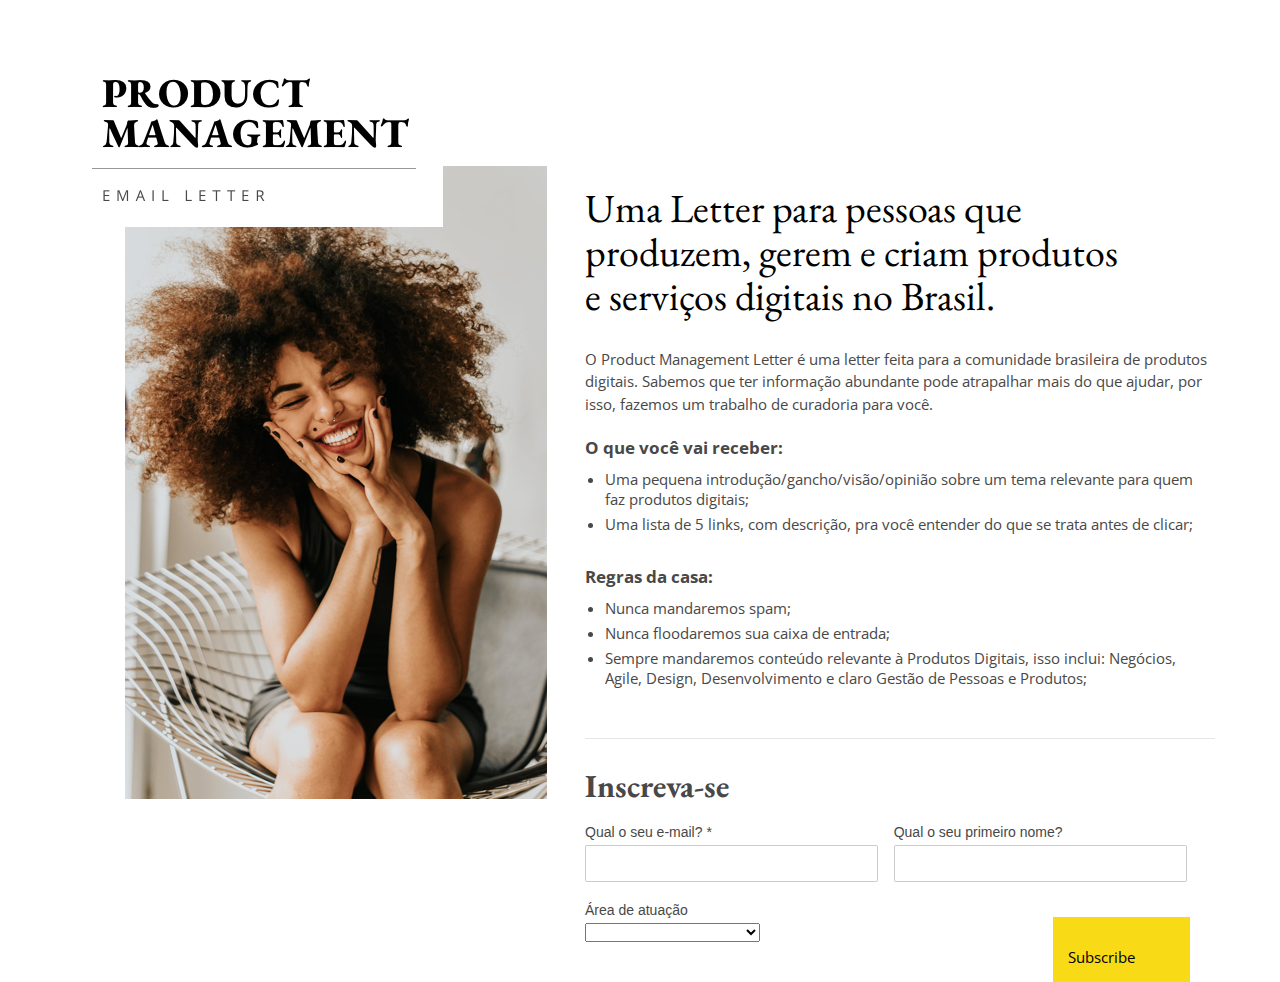
==== index.html @ c82b05aa "removing cache" ====
<!DOCTYPE html>
<html lang='pt-br' prefix='og: http://ogp.me/ns# fb: http://ogp.me/ns/fb#'>

<head>
  <title>PM Letter - Uma newsletter para pessoas que fazem Produtos Digitais.</title>

<!-- Google Tag Manager -->
<script>(function(w,d,s,l,i){w[l]=w[l]||[];w[l].push({'gtm.start':
new Date().getTime(),event:'gtm.js'});var f=d.getElementsByTagName(s)[0],
j=d.createElement(s),dl=l!='dataLayer'?'&l='+l:'';j.async=true;j.src=
'https://www.googletagmanager.com/gtm.js?id='+i+dl;f.parentNode.insertBefore(j,f);
})(window,document,'script','dataLayer','GTM-KXHLVKM');</script>
<!-- End Google Tag Manager -->

<meta name="google-site-verification" content="W0HjUtr6bKCQ3E6Bm02z7CCGuSmV43OusuOyAtoMqwc" />
  <meta name="twitter:card" content="summary">
  <meta property="og:type" content="website">

  <meta name="twitter:title" content="Product Management Letter">
  <meta property="og:title" content="Product Management Letter">

  <meta name="twitter:image" content="https://images.unsplash.com/photo-1450297350677-623de575f31c?ixlib=rb-1.2.1&ixid=eyJhcHBfaWQiOjEyMDd9&auto=format&fit=crop&w=934&q=80">
  <meta property="og:image" content="https://images.unsplash.com/photo-1450297350677-623de575f31c?ixlib=rb-1.2.1&ixid=eyJhcHBfaWQiOjEyMDd9&auto=format&fit=crop&w=934&q=80">
  
  <meta property="og:description" content="A newsletter para pessoas que produzem, gerem e criam produtos e serviços digitais no Brasil." name="description">
  <meta name="twitter:description" content="A newsletter para pessoas que produzem, gerem e criam produtos e serviços digitais no Brasil.">
  <meta name="description" content="A newsletter para pessoas que produzem, gerem e criam produtos e serviços digitais no Brasil.">

  <meta charset="utf-8">
  <meta name="viewport" content="width=device-width, initial-scale=1">
  <!-- https://unsplash.com/photos/HRZUzoX1e6w -->

  <link rel="stylesheet" type="text/css" href="assets/all.css?1">


</head>

<body class="pm-home-page">
<!-- Google Tag Manager (noscript) -->
<noscript><iframe src="https://www.googletagmanager.com/ns.html?id=GTM-KXHLVKM"
height="0" width="0" style="display:none;visibility:hidden"></iframe></noscript>
<!-- End Google Tag Manager (noscript) -->
<div class="pm-container">
  
  <div class="pm-inner">
    <a href="/" class="pm-logo" title="PM Letter Brasil - uma newsletter para Product Managers">
      <img src="assets/images/logo.png" alt="Product Management Letter Logo">
    </a>

    <div class="pm-intro">
      
      <div class="pm-intro-text">
        <h1>Uma Letter para pessoas que produzem, gerem e criam produtos e serviços digitais no Brasil.</h1>
        
        <p>O Product Management Letter é uma letter feita para a comunidade brasileira de produtos digitais. 
        Sabemos que ter informação abundante pode atrapalhar mais do que ajudar, por isso, fazemos um trabalho de curadoria para você.</p>

        <h3>O que você vai receber:</h3>
        <ul>
          <li>Uma pequena introdução/gancho/visão/opinião sobre um tema relevante para quem faz produtos digitais;</li>
          <li>Uma lista de 5 links, com descrição, pra você entender do que se trata antes de clicar;</li>
        </ul>

        <h3>Regras da casa:</h3>
        <ul>
          <li>Nunca mandaremos spam;</li>
          <li>Nunca floodaremos sua caixa de entrada;</li>
          <li>Sempre mandaremos conteúdo relevante à Produtos Digitais, isso inclui: Negócios, Agile, Design, Desenvolvimento e claro Gestão de Pessoas e Produtos;</li>
        </ul>

        <!-- EMAIL FORM -->

          <hr>

          <h2 class="pm-title-inscreva">Inscreva-se</h2>

<!-- Begin Mailchimp Signup Form -->
<link href="//cdn-images.mailchimp.com/embedcode/classic-10_7.css" rel="stylesheet" type="text/css">
<style type="text/css">
  #mc_embed_signup{background:#fff; clear:left; font:14px Helvetica,Arial,sans-serif; }
  /* Add your own Mailchimp form style overrides in your site stylesheet or in this style block.
     We recommend moving this block and the preceding CSS link to the HEAD of your HTML file. */
</style>
<div id="mc_embed_signup">
<form action="https://email.us3.list-manage.com/subscribe/post?u=0aa3f174f47501a07790139be&amp;id=d47fcbe3ce" method="post" id="mc-embedded-subscribe-form" name="mc-embedded-subscribe-form" class="validate" target="_blank" novalidate>
    <div id="mc_embed_signup_scroll">
  
<div class="indicates-required"><span class="asterisk">*</span> indicates required</div>
<div class="mc-field-group">
  <label for="mce-EMAIL">Qual o seu e-mail?  <span class="asterisk">*</span>
</label>
  <input type="email" value="" name="EMAIL" class="required email" id="mce-EMAIL">
</div>
<div class="mc-field-group">
  <label for="mce-FNAME">Qual o seu primeiro nome? </label>
  <input type="text" value="" name="FNAME" class="" id="mce-FNAME">
</div>
<div class="mc-field-group">
  <label for="mce-MMERGE2">Área de atuação </label>
  <select name="MMERGE2" class="" id="mce-MMERGE2">
  <option value=""></option>
  <option value="Product Manager (ou PO)">Product Manager (ou PO)</option>
<option value="Desenvolvimento">Desenvolvedor</option>
<option value="Design">Designer</option>
<option value="Dados">Dados</option>
<option value="Marketing">Marketing</option>
<option value="Atendimento">Atendimento</option>
<option value="Outros">Outros</option>
  </select>
</div>
  <div id="mce-responses" class="clear">
    <div class="response" id="mce-error-response" style="display:none"></div>
    <div class="response" id="mce-success-response" style="display:none"></div>
  </div>    <!-- real people should not fill this in and expect good things - do not remove this or risk form bot signups-->
    <div style="position: absolute; left: -5000px;" aria-hidden="true"><input type="text" name="b_0aa3f174f47501a07790139be_d47fcbe3ce" tabindex="-1" value=""></div>
    <div class="clear"><input type="submit" value="Subscribe" name="subscribe" id="mc-embedded-subscribe" class="button"></div>
    </div>
</form>
</div>

<!--End mc_embed_signup-->
        <!-- END EMAIL FORM -->

      </div>
    </div>


</body> 
</html>
---- assets/all.css ----
@import url("https://fonts.googleapis.com/css?family=EB+Garamond:400|Open+Sans:400,700");

* {
  margin: 0;
  padding: 0;
  box-sizing: border-box;
}

.pm-intro {
  background: url(images/smiling1.png) no-repeat 60px top;
}

body {font-size: 100%; padding-top: 50px;}

body, html {
  height: 100%;
  min-height: 100%;
}

.pm-container {
  display: flex;
  justify-content: center;
  height: 100%;
}

.pm-inner {
  flex: 1 500px;
  max-width: 1150px;
  position: relative;
}

.pm-logo {
  display: block; 
  /*position: absolute;
  top: 0;
  left: 0;*/
  margin: 0;
  width: 378px;
  max-width: 100%
}

.pm-home-page .pm-logo {
  margin: 0 0 -165px;
}

.pm-logo img {
  max-width: 100%;
}

.pm-intro-text {
  padding-left: 455px;
  font: 400 .93rem Open Sans;
  color: #484848;
  margin: 100px 0 0 65px;
}

@media screen and (max-width: 800px) {
  .pm-logo {margin: 0 auto; position: static;}
  .pm-inner {position: static;}
  .pm-container {
    display: block;
  }

  .pm-intro {
    padding-top: 200px;
    background-size: 500px auto;
    background-position: top center;
  }
  .pm-intro-text {
    padding: 0px 30px 0;
    margin: 150px 13% 0;
    background: #fff;
  }
}

.pm-intro-text h1 {
  max-width: 550px;
}

h1 {
  font: 2.5rem/1.1 "EB Garamond", Times, Serif;
  padding: 20px 0 30px;
  color: #000;
}

p {
  margin-bottom: 20px;
  line-height: 1.5;
}

ul {
  margin: 10px 0 30px 20px;
}

li {
  margin-bottom: 5px;
}


/*****
** Text Pages
*****/
.pm-article-text {
  text-align: center;
  max-width: 800px;
  margin: 100px auto 0;
}

.pm-article-text h1 {
  font-size: 3rem;
  font-weight: 600;
}


/*****
** FORM
*****/
.indicates-required {
  display: none;
}

.mc-field-group {
  padding-bottom: 20px;
  display: inline-block;
  width: 49%;
  float: left;
}

.mc-field-group label {
  display: block;
  margin-bottom: 5px;
}

.mc-field-group input {
  border-radius: 2px;
  border: 1px solid rgba(0, 0, 0, .2);
  padding: 10px;
  width: 95%;
}

[type="submit"] {
  font: 400 .93rem Open Sans !important;
  padding: 30px 55px 15px 15px;
  margin: 15px 25px 0 0; 
  display: inline-block;
  cursor: pointer;
  background-color: #F9DA17;
  border: none;
  float: right;
}

[type="submit"]:hover {
  background: black !important;
  color: #fff !important;
}

hr {
  border:none;
  background: transparent;
  border-top: 1px solid rgba(0, 0, 0, .1);
  display: block;
  margin: 50px 0 30px;
}

.pm-title-inscreva {
  font: bold 2rem/1.1 "EB Garamond", Times, Serif;
  margin-bottom: 20px;
}

select option {
  padding: 5px 10px;
}
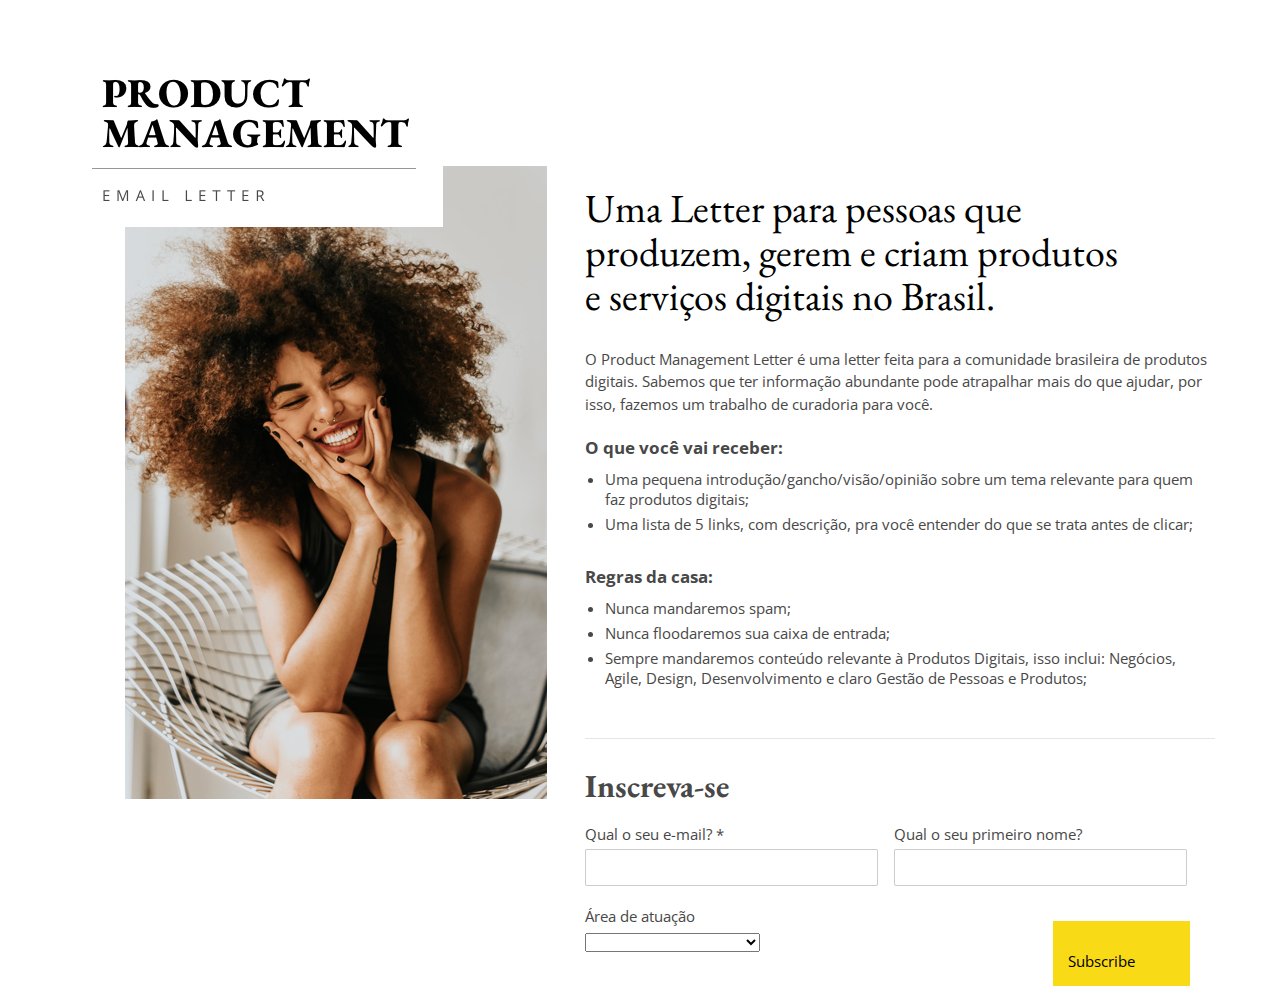
==== commit eb67d7eb: "removing css of mailchimp" ====
--- a/index.html
+++ b/index.html
@@ -75,12 +75,6 @@
           <h2 class="pm-title-inscreva">Inscreva-se</h2>
 
 <!-- Begin Mailchimp Signup Form -->
-<link href="//cdn-images.mailchimp.com/embedcode/classic-10_7.css" rel="stylesheet" type="text/css">
-<style type="text/css">
-  #mc_embed_signup{background:#fff; clear:left; font:14px Helvetica,Arial,sans-serif; }
-  /* Add your own Mailchimp form style overrides in your site stylesheet or in this style block.
-     We recommend moving this block and the preceding CSS link to the HEAD of your HTML file. */
-</style>
 <div id="mc_embed_signup">
 <form action="https://email.us3.list-manage.com/subscribe/post?u=0aa3f174f47501a07790139be&amp;id=d47fcbe3ce" method="post" id="mc-embedded-subscribe-form" name="mc-embedded-subscribe-form" class="validate" target="_blank" novalidate>
     <div id="mc_embed_signup_scroll">
--- a/assets/all.css
+++ b/assets/all.css
@@ -119,26 +119,28 @@
   display: none;
 }
 
-.mc-field-group {
+#mc_embed_signup form {padding: 0;}
+
+#mc_embed_signup .mc-field-group {
   padding-bottom: 20px;
   display: inline-block;
   width: 49%;
   float: left;
 }
 
-.mc-field-group label {
+#mc_embed_signup .mc-field-group label {
   display: block;
   margin-bottom: 5px;
 }
 
-.mc-field-group input {
+#mc_embed_signup .mc-field-group input {
   border-radius: 2px;
   border: 1px solid rgba(0, 0, 0, .2);
   padding: 10px;
   width: 95%;
 }
 
-[type="submit"] {
+#mc_embed_signup [type="submit"] {
   font: 400 .93rem Open Sans !important;
   padding: 30px 55px 15px 15px;
   margin: 15px 25px 0 0; 
@@ -149,7 +151,7 @@
   float: right;
 }
 
-[type="submit"]:hover {
+#mc_embed_signup [type="submit"]:hover {
   background: black !important;
   color: #fff !important;
 }
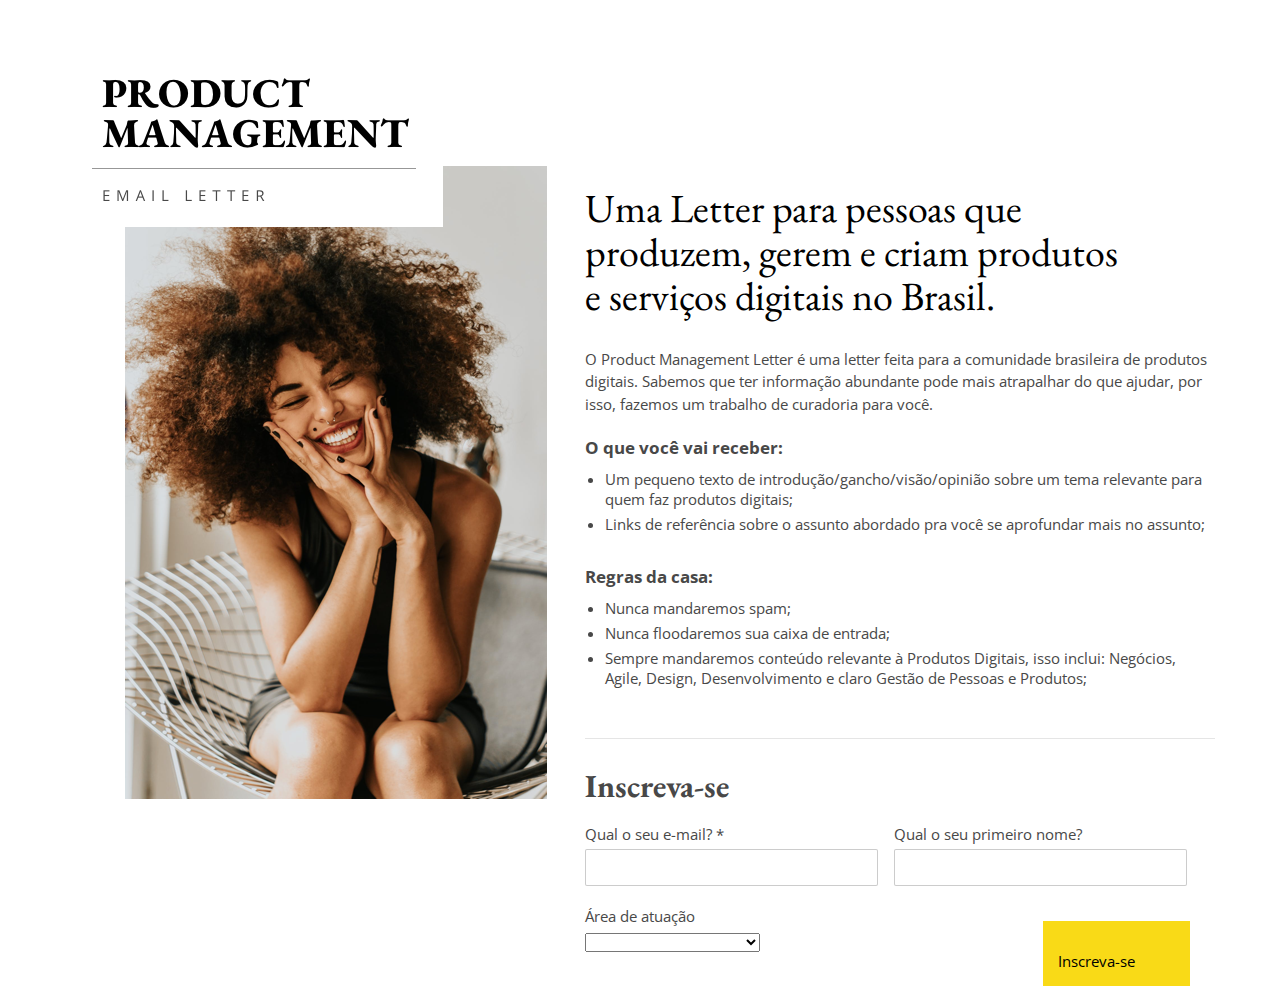
==== commit e5f8c587: "revisao de texto de descricao" ====
--- a/index.html
+++ b/index.html
@@ -2,7 +2,7 @@
 <html lang='pt-br' prefix='og: http://ogp.me/ns# fb: http://ogp.me/ns/fb#'>
 
 <head>
-  <title>PM Letter - Uma newsletter para pessoas que fazem Produtos Digitais.</title>
+  <title>PM Letter - A newsletter para quem faz Produtos e Serviços Digitais.</title>
 
 <!-- Google Tag Manager -->
 <script>(function(w,d,s,l,i){w[l]=w[l]||[];w[l].push({'gtm.start':
@@ -53,12 +53,12 @@
         <h1>Uma Letter para pessoas que produzem, gerem e criam produtos e serviços digitais no Brasil.</h1>
         
         <p>O Product Management Letter é uma letter feita para a comunidade brasileira de produtos digitais. 
-        Sabemos que ter informação abundante pode atrapalhar mais do que ajudar, por isso, fazemos um trabalho de curadoria para você.</p>
+        Sabemos que ter informação abundante pode mais atrapalhar do que ajudar, por isso, fazemos um trabalho de curadoria para você.</p>
 
         <h3>O que você vai receber:</h3>
         <ul>
-          <li>Uma pequena introdução/gancho/visão/opinião sobre um tema relevante para quem faz produtos digitais;</li>
-          <li>Uma lista de 5 links, com descrição, pra você entender do que se trata antes de clicar;</li>
+          <li>Um pequeno texto de introdução/gancho/visão/opinião sobre um tema relevante para quem faz produtos digitais;</li>
+          <li>Links de referência sobre o assunto abordado pra você se aprofundar mais no assunto;</li>
         </ul>
 
         <h3>Regras da casa:</h3>
@@ -94,8 +94,9 @@
   <select name="MMERGE2" class="" id="mce-MMERGE2">
   <option value=""></option>
   <option value="Product Manager (ou PO)">Product Manager (ou PO)</option>
-<option value="Desenvolvimento">Desenvolvedor</option>
+<option value="Desenvolvimento">Desenvolvimento</option>
 <option value="Design">Designer</option>
+<option value="Agile">Agile</option>
 <option value="Dados">Dados</option>
 <option value="Marketing">Marketing</option>
 <option value="Atendimento">Atendimento</option>
@@ -107,7 +108,7 @@
     <div class="response" id="mce-success-response" style="display:none"></div>
   </div>    <!-- real people should not fill this in and expect good things - do not remove this or risk form bot signups-->
     <div style="position: absolute; left: -5000px;" aria-hidden="true"><input type="text" name="b_0aa3f174f47501a07790139be_d47fcbe3ce" tabindex="-1" value=""></div>
-    <div class="clear"><input type="submit" value="Subscribe" name="subscribe" id="mc-embedded-subscribe" class="button"></div>
+    <div class="clear"><input type="submit" value="Inscreva-se" name="subscribe" id="mc-embedded-subscribe" class="button"></div>
     </div>
 </form>
 </div>
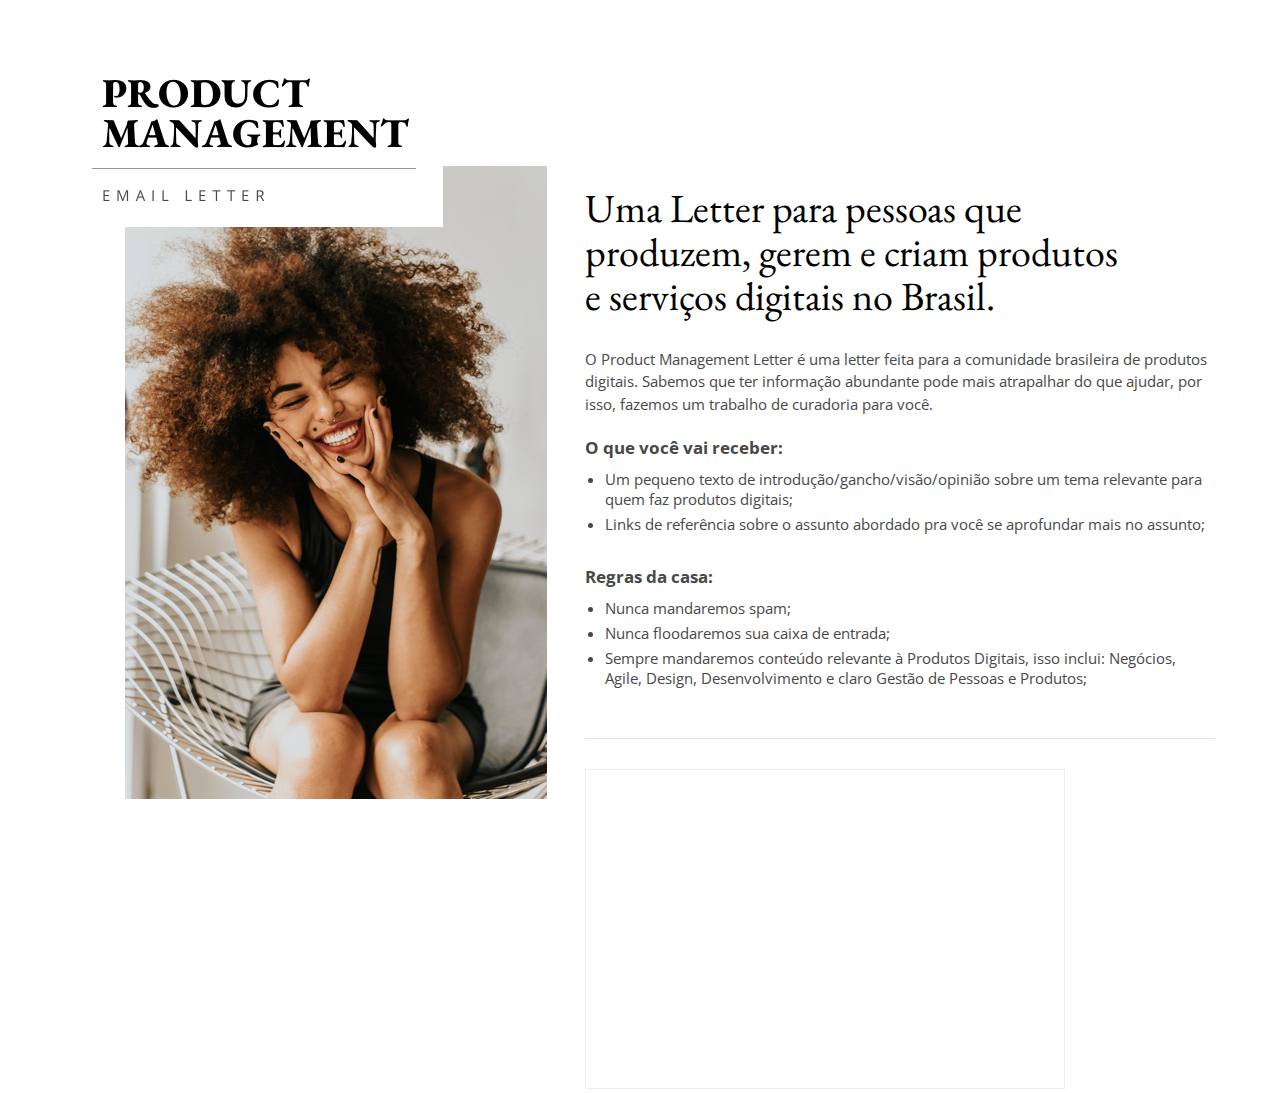
==== commit b678e720: "redirect to substack" ====
--- a/index.html
+++ b/index.html
@@ -72,49 +72,7 @@
 
           <hr>
 
-          <h2 class="pm-title-inscreva">Inscreva-se</h2>
-
-<!-- Begin Mailchimp Signup Form -->
-<div id="mc_embed_signup">
-<form action="https://email.us3.list-manage.com/subscribe/post?u=0aa3f174f47501a07790139be&amp;id=d47fcbe3ce" method="post" id="mc-embedded-subscribe-form" name="mc-embedded-subscribe-form" class="validate" target="_blank" novalidate>
-    <div id="mc_embed_signup_scroll">
-  
-<div class="indicates-required"><span class="asterisk">*</span> indicates required</div>
-<div class="mc-field-group">
-  <label for="mce-EMAIL">Qual o seu e-mail?  <span class="asterisk">*</span>
-</label>
-  <input type="email" value="" name="EMAIL" class="required email" id="mce-EMAIL">
-</div>
-<div class="mc-field-group">
-  <label for="mce-FNAME">Qual o seu primeiro nome? </label>
-  <input type="text" value="" name="FNAME" class="" id="mce-FNAME">
-</div>
-<div class="mc-field-group">
-  <label for="mce-MMERGE2">Área de atuação </label>
-  <select name="MMERGE2" class="" id="mce-MMERGE2">
-  <option value=""></option>
-  <option value="Product Manager (ou PO)">Product Manager (ou PO)</option>
-<option value="Desenvolvimento">Desenvolvimento</option>
-<option value="Design">Designer</option>
-<option value="Agile">Agile</option>
-<option value="Dados">Dados</option>
-<option value="Marketing">Marketing</option>
-<option value="Atendimento">Atendimento</option>
-<option value="Outros">Outros</option>
-  </select>
-</div>
-  <div id="mce-responses" class="clear">
-    <div class="response" id="mce-error-response" style="display:none"></div>
-    <div class="response" id="mce-success-response" style="display:none"></div>
-  </div>    <!-- real people should not fill this in and expect good things - do not remove this or risk form bot signups-->
-    <div style="position: absolute; left: -5000px;" aria-hidden="true"><input type="text" name="b_0aa3f174f47501a07790139be_d47fcbe3ce" tabindex="-1" value=""></div>
-    <div class="clear"><input type="submit" value="Inscreva-se" name="subscribe" id="mc-embedded-subscribe" class="button"></div>
-    </div>
-</form>
-</div>
-
-<!--End mc_embed_signup-->
-        <!-- END EMAIL FORM -->
+<iframe src="https://pmletter.substack.com/embed" width="480" height="320" style="border:1px solid #EEE; background:white;" frameborder="0" scrolling="no"></iframe>
 
       </div>
     </div>
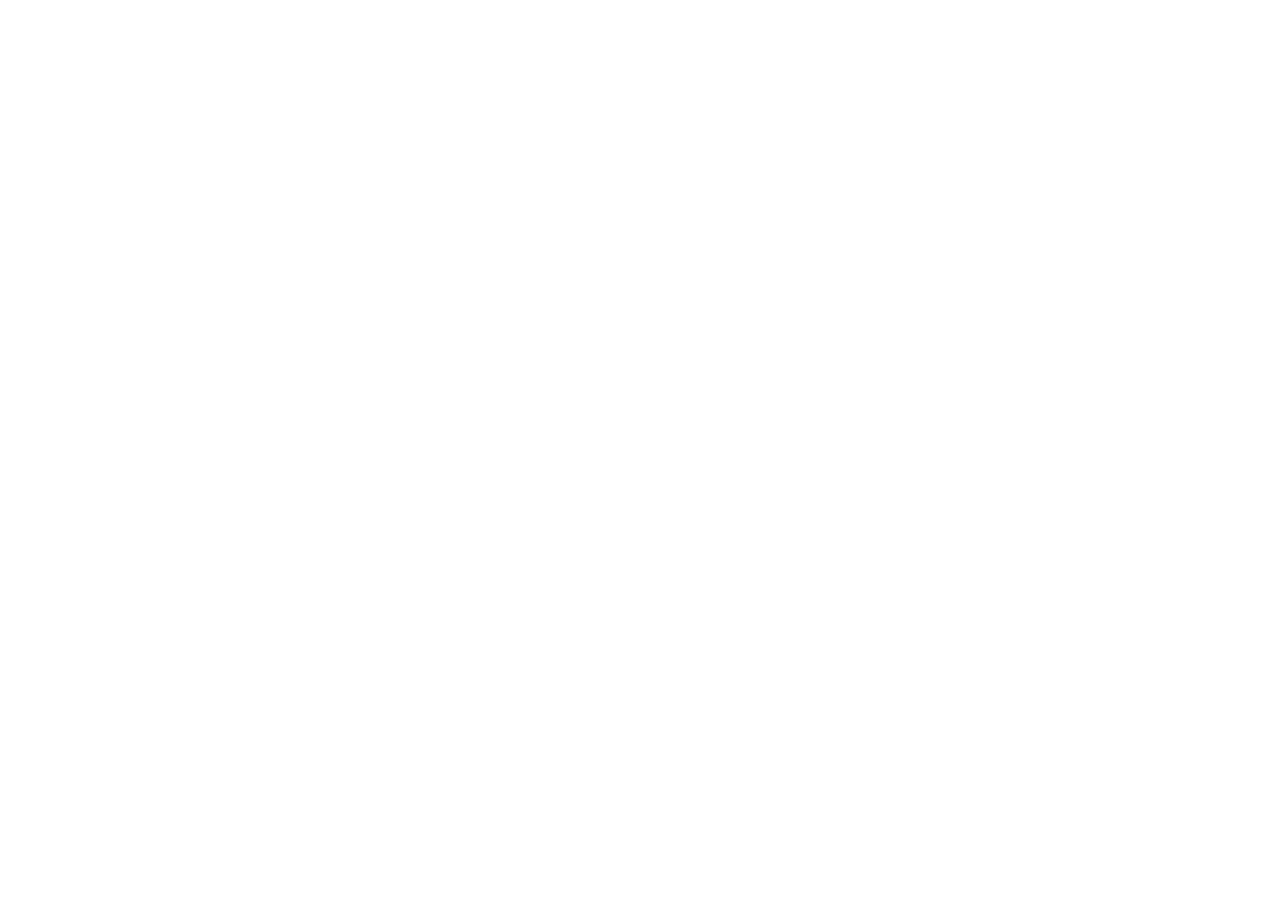
==== commit 235fbc86: "redirect js" ====
--- a/index.html
+++ b/index.html
@@ -2,6 +2,9 @@
 <html lang='pt-br' prefix='og: http://ogp.me/ns# fb: http://ogp.me/ns/fb#'>
 
 <head>
+  <script type="text/javascript">
+    window.location.replace("https://pmletter.substack.com/");
+  </script>
   <title>PM Letter - A newsletter para quem faz Produtos e Serviços Digitais.</title>
 
 <!-- Google Tag Manager -->
